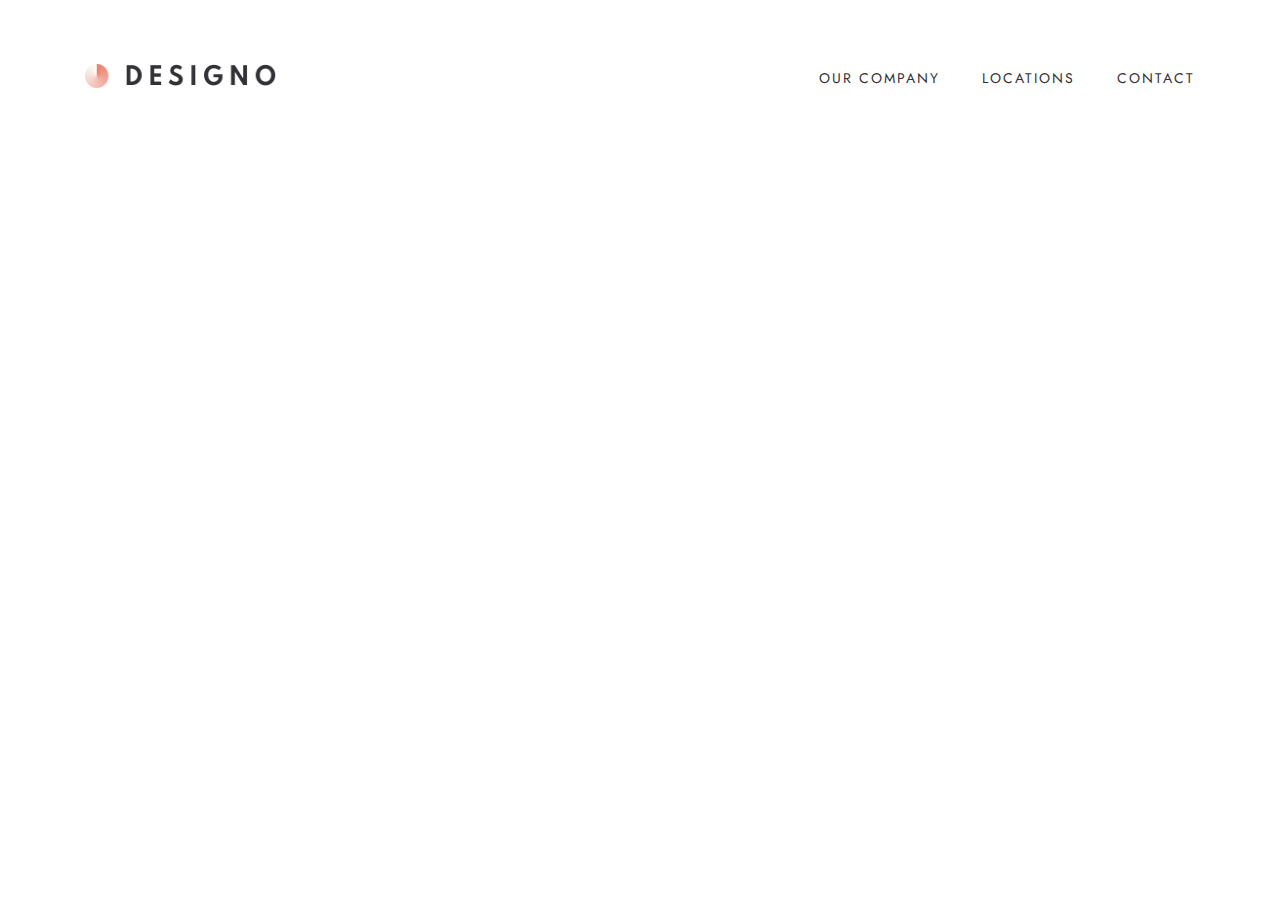
==== index.html @ 0efe0392 "Adding launch files" ====
<!DOCTYPE html>
<html lang="en">
  <head>
    <meta charset="UTF-8" />
    <meta name="viewport" content="width=device-width, initial-scale=1.0" />
    <title>Designo</title>
    <link rel="preconnect" href="https://fonts.googleapis.com" />
    <link rel="preconnect" href="https://fonts.gstatic.com" crossorigin />
    <link
      href="https://fonts.googleapis.com/css2?family=Jost:wght@400;500&display=swap"
      rel="stylesheet"
    />
    <link rel="stylesheet" href="./css/styles.css" />
  </head>
  <body>
    <header class="header">
      <section class="container flex">
        <a class="logo" href="#"
          ><img
            class="logo-header"
            src="./assets/images/logo-header.png"
            alt="лого компанія Designo"
        /></a>
        <nav>
          <ul class="menu header__menu flex">
            <li><a href="#">OUR COMPANY</a></li>
            <li><a href="#">LOCATIONS</a></li>
            <li><a href="#">CONTACT</a></li>
          </ul>
        </nav>
      </section>
    </header>
    <main class="main container-bg">
      <section class="container"></section>
    </main>
    <footer class="footer">
      <section class="container"></section>
    </footer>
  </body>
</html>
---- css/styles.css ----
* {
  margin: 0;
}
body {
  font-family: "Jost", sans-serif;
  font-style: normal;
  font-weight: 400;
}
ul {
  list-style-type: none;
  padding-left: 0;
}
a {
  text-decoration: none;
  color: #333136;
}
.header {
  /* background-color: blueviolet; */
}
.header .container {
  height: 155px;
}
.container {
  /* background: #c92a2a; */
  max-width: 1110px;
  /* margin: 0 auto; */
  margin-left: auto;
  margin-right: auto;
}
.flex {
  display: flex;
  justify-content: space-between;
  align-items: center;
}
.logo {
  line-height: 0;
}
.logo-header {
  width: 197px;
  height: 27px;
}
.menu {
  gap: 42px;
}
.menu a {
  text-transform: uppercase;
  font-size: 14px;
  line-height: 14px;
  letter-spacing: 2px;
  text-decoration-line: none;
  transition: text-decoration-line 0.5s ease-in-out;
}
.menu a:hover {
    text-decoration-line: underline;
}
.header__menu {
}
.main {
  /* background-color: aqua; */
  max-width: 1440px;
  margin-left: auto;
  margin-right: auto;
}
.container-bg {
}
.footer {
  background-color: #1d1c1e;
}
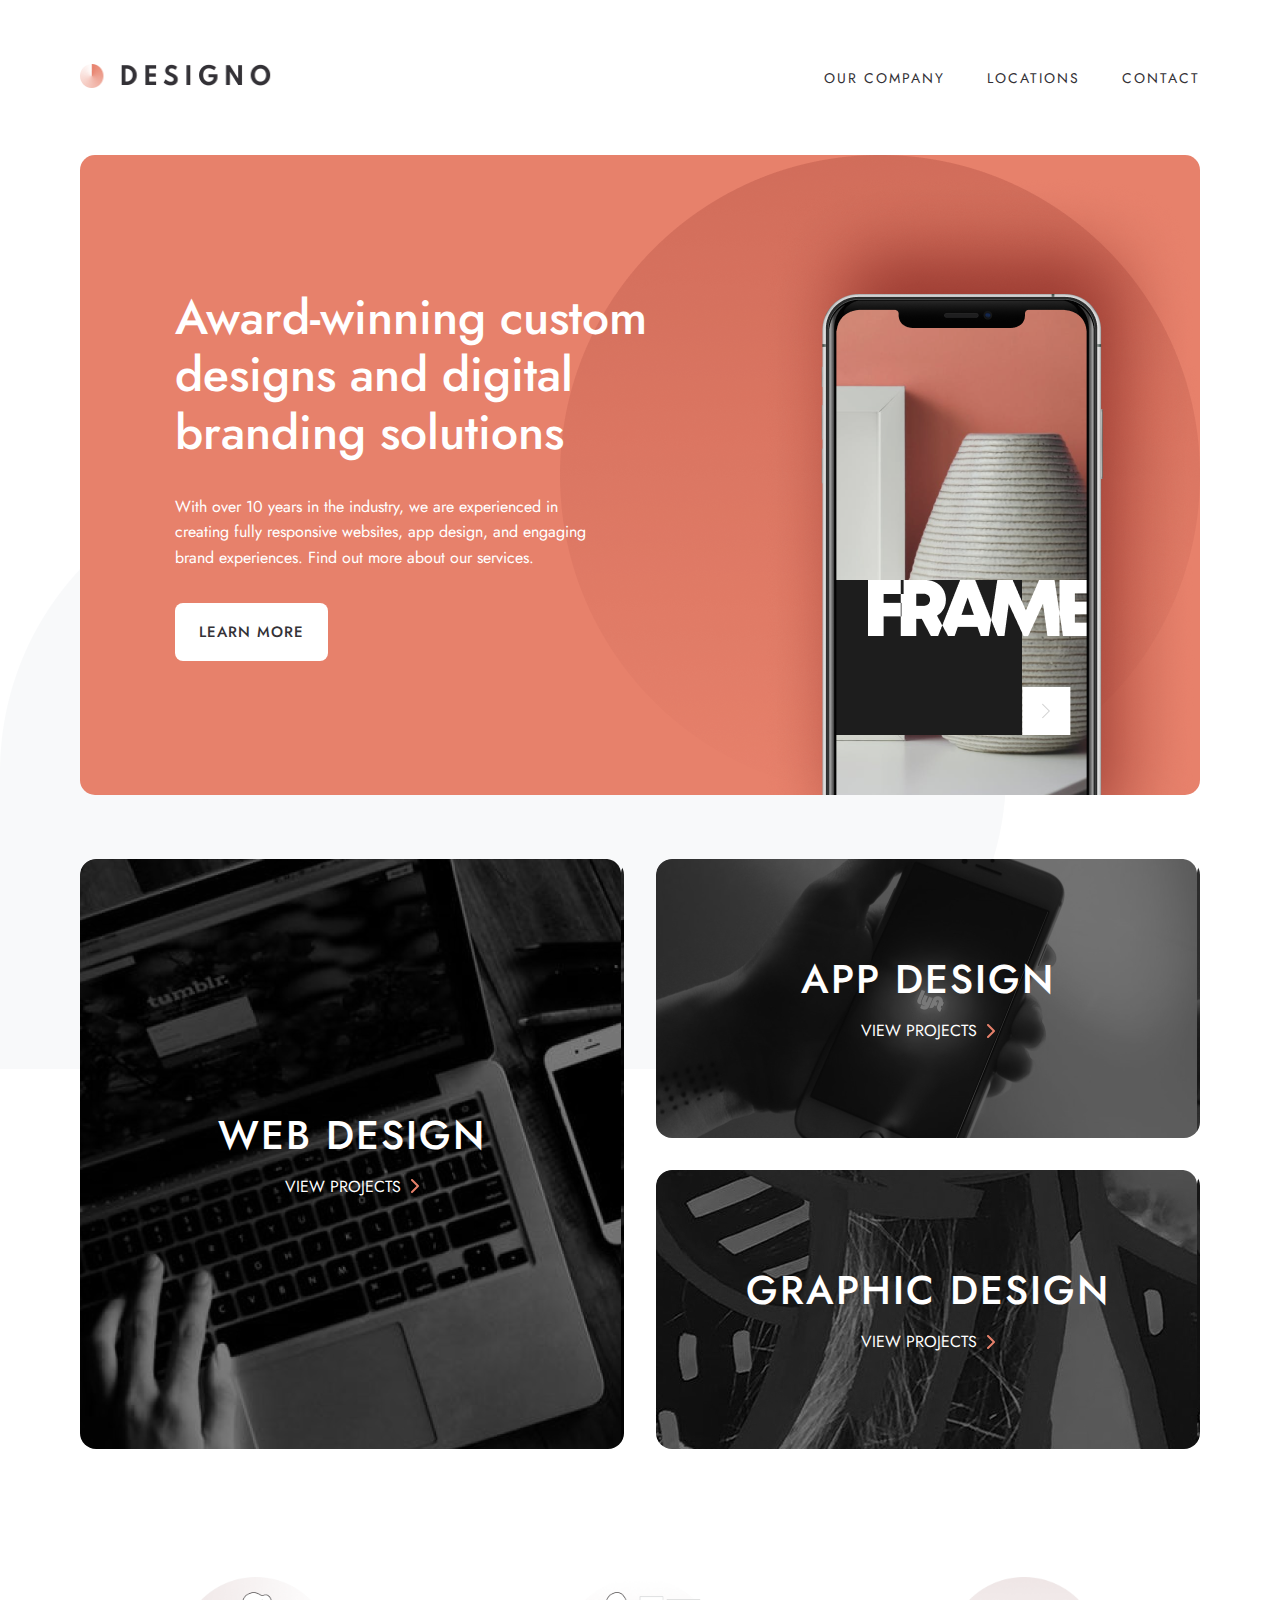
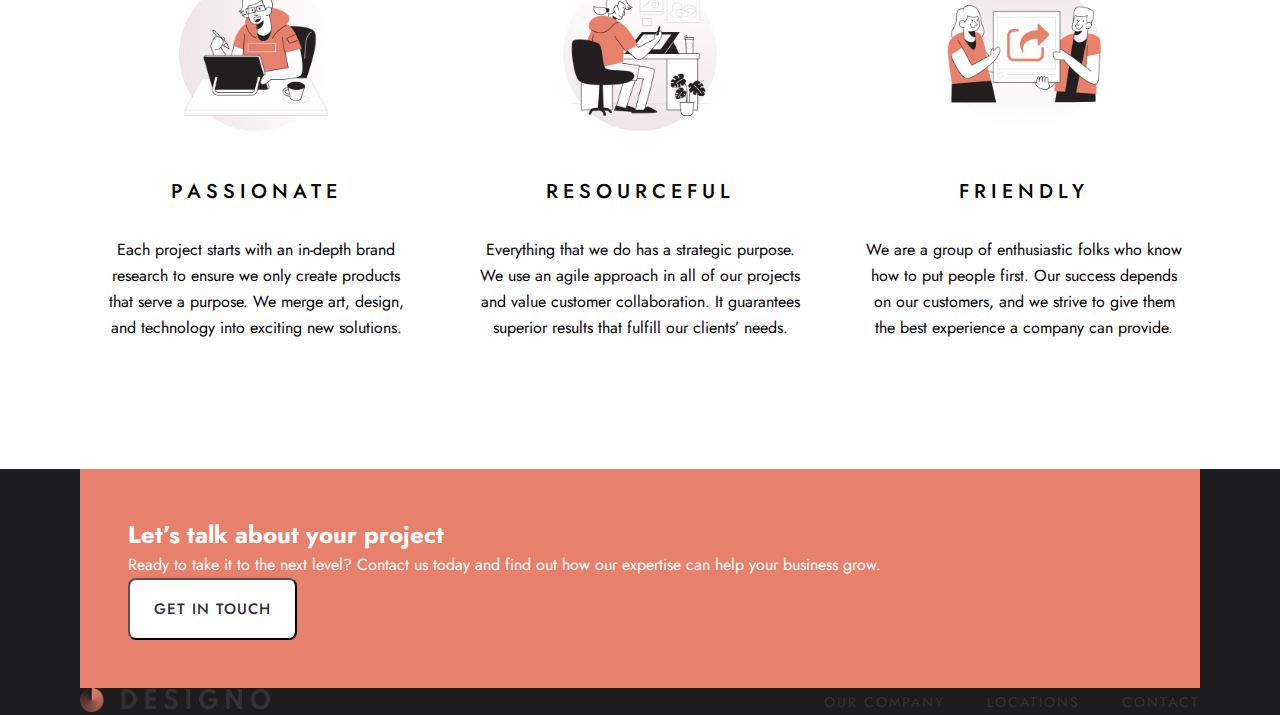
==== commit 1903431c: "adding new files to home page" ====
--- a/index.html
+++ b/index.html
@@ -1,40 +1,129 @@
 <!DOCTYPE html>
 <html lang="en">
-  <head>
-    <meta charset="UTF-8" />
-    <meta name="viewport" content="width=device-width, initial-scale=1.0" />
-    <title>Designo</title>
-    <link rel="preconnect" href="https://fonts.googleapis.com" />
-    <link rel="preconnect" href="https://fonts.gstatic.com" crossorigin />
-    <link
-      href="https://fonts.googleapis.com/css2?family=Jost:wght@400;500&display=swap"
-      rel="stylesheet"
-    />
-    <link rel="stylesheet" href="./css/styles.css" />
-  </head>
-  <body>
-    <header class="header">
-      <section class="container flex">
-        <a class="logo" href="#"
-          ><img
-            class="logo-header"
-            src="./assets/images/logo-header.png"
-            alt="лого компанія Designo"
-        /></a>
-        <nav>
-          <ul class="menu header__menu flex">
-            <li><a href="#">OUR COMPANY</a></li>
-            <li><a href="#">LOCATIONS</a></li>
-            <li><a href="#">CONTACT</a></li>
-          </ul>
-        </nav>
-      </section>
-    </header>
-    <main class="main container-bg">
-      <section class="container"></section>
-    </main>
-    <footer class="footer">
-      <section class="container"></section>
-    </footer>
-  </body>
-</html>
+
+<head>
+  <meta charset="UTF-8" />
+  <meta name="viewport" content="width=device-width, initial-scale=1.0" />
+  <title>Designo</title>
+  <link rel="preconnect" href="https://fonts.googleapis.com" />
+  <link rel="preconnect" href="https://fonts.gstatic.com" crossorigin />
+  <link href="https://fonts.googleapis.com/css2?family=Jost:wght@400;500&display=swap" rel="stylesheet" />
+  <link rel="stylesheet" href="./css/styles.css" />
+</head>
+
+<body>
+  <header class="header">
+    <section class="container flex padding-section-medium">
+      <a class="logo" href="#"><img class="logo-header" src="./assets/images/logo-header.png"
+          alt="logo company Designo" /></a>
+      <nav>
+        <ul class="menu header__menu flex">
+          <li><a href="#">Our company</a></li>
+          <li><a href="#">Locations</a></li>
+          <li><a href="#">Contact</a></li>
+        </ul>
+      </nav>
+    </section>
+  </header>
+  <main class="main container-bg">
+    <section class="container hero flex padding-section-medium">
+      <div class="hero__content">
+        <h1>Award-winning custom designs and digital branding solutions</h1>
+        <p>
+          With over 10 years in the industry, we are experienced in creating
+          fully responsive websites, app design, and engaging brand
+          experiences. Find out more about our services.
+        </p>
+        <a class="button-primary" href="/">Learn More</a>
+      </div>
+    </section>
+
+
+    <section class="container flex padding-section-medium">
+      <div class="products-wrapper">
+        <div class="home_products-card home_products-webdesign">
+          <h2>Web Design</h2>
+          <a>View projects <svg class="link-arrow" xmlns="http://www.w3.org/2000/svg" height="1em"
+              viewBox="0 0 320 512"><!--! Font Awesome Free 6.4.2 by @fontawesome - https://fontawesome.com License - https://fontawesome.com/license (Commercial License) Copyright 2023 Fonticons, Inc. -->
+              <path
+                d="M310.6 233.4c12.5 12.5 12.5 32.8 0 45.3l-192 192c-12.5 12.5-32.8 12.5-45.3 0s-12.5-32.8 0-45.3L242.7 256 73.4 86.6c-12.5-12.5-12.5-32.8 0-45.3s32.8-12.5 45.3 0l192 192z" />
+            </svg></a>
+        </div>
+        <div class="home_products-cards-column">
+          <div class="home_products-card home_products-appdesign">
+            <h2>App Design</h2>
+            <a>View projects <svg class="link-arrow" xmlns="http://www.w3.org/2000/svg" height="1em"
+                viewBox="0 0 320 512"><!--! Font Awesome Free 6.4.2 by @fontawesome - https://fontawesome.com License - https://fontawesome.com/license (Commercial License) Copyright 2023 Fonticons, Inc. -->
+                <path
+                  d="M310.6 233.4c12.5 12.5 12.5 32.8 0 45.3l-192 192c-12.5 12.5-32.8 12.5-45.3 0s-12.5-32.8 0-45.3L242.7 256 73.4 86.6c-12.5-12.5-12.5-32.8 0-45.3s32.8-12.5 45.3 0l192 192z" />
+              </svg></a>
+          </div>
+          <div class="home_products-card home_products-graphicdesign">
+            <h2>Graphic Design</h2>
+            <a>View projects <svg class="link-arrow" xmlns="http://www.w3.org/2000/svg" height="1em"
+                viewBox="0 0 320 512"><!--! Font Awesome Free 6.4.2 by @fontawesome - https://fontawesome.com License - https://fontawesome.com/license (Commercial License) Copyright 2023 Fonticons, Inc. -->
+                <path
+                  d="M310.6 233.4c12.5 12.5 12.5 32.8 0 45.3l-192 192c-12.5 12.5-32.8 12.5-45.3 0s-12.5-32.8 0-45.3L242.7 256 73.4 86.6c-12.5-12.5-12.5-32.8 0-45.3s32.8-12.5 45.3 0l192 192z" />
+              </svg></a>
+          </div>
+        </div>
+      </div>
+    </section>
+
+
+    <section class="container flex padding-section-medium">
+      <div class="home_features-wrapper">
+        <div class="home_features-card">
+          <img class="home_features-image" src="/assets/images/Features/passionate.png" alt="">
+          <h3 class="home_features-heading">PASSIONATE</h3>
+          <p class="home_features-paragraph">Each project starts with an in-depth brand research to ensure we only
+            create products that serve a purpose. We merge art, design, and technology into exciting new solutions.</p>
+        </div>
+        <div class="home_features-card">
+          <img class="home_features-image" src="/assets/images/Features/RESOURCEFUL.png" alt="">
+          <h3 class="home_features-heading">RESOURCEFUL</h3>
+          <p class="home_features-paragraph">Everything that we do has a strategic purpose. We use an agile approach in
+            all of our projects and value customer collaboration. It guarantees superior results that fulfill our
+            clients’ needs.</p>
+        </div>
+        <div class="home_features-card">
+          <img class="home_features-image" src="/assets/images/Features/FRIENDLY.png" alt="">
+          <h3 class="home_features-heading">FRIENDLY</h3>
+          <p class="home_features-paragraph"> We are a group of enthusiastic folks who know how to put people first. Our
+            success depends on our customers, and we strive to give them the best experience a company can provide.</p>
+        </div>
+      </div>
+      </div>
+    </section>
+
+  </main>
+  <footer class="footer">
+    <div class="cta_banner container">
+      <div class="cta_banner-content">
+        <h2>Let’s talk about your project</h2>
+        <p>Ready to take it to the next level? Contact us today and find out how our expertise can help your business
+          grow.</p>
+      </div>
+      <button class="button-primary">Get in touch</button>
+    </div>
+    <div class="container">
+      <div class="footer_content">
+        <div class="footer_top-wrapper flex">
+          <a class="logo" href="#"><img class="logo-header" src="./assets/images/logo-header.png"
+              alt="logo company Designo" /></a>
+          <nav>
+            <ul class="menu header__menu flex">
+              <li><a href="#">Our company</a></li>
+              <li><a href="#">Locations</a></li>
+              <li><a href="#">Contact</a></li>
+            </ul>
+          </nav>
+        </div>
+        <div class="footer_divider"></div>
+        <div class="footer_bottom-wrapper"></div>
+      </div>
+    </div>
+  </footer>
+</body>
+
+</html>--- a/css/styles.css
+++ b/css/styles.css
@@ -1,68 +1,213 @@
+@import url(/css/links-and-buttons.css);
+@import url(/css/menu.css);
+@import url(/css/typography.css);
+@import url(/css/main.css);
+
 * {
   margin: 0;
-}
+  box-sizing: border-box;
+}
+
 body {
   font-family: "Jost", sans-serif;
   font-style: normal;
   font-weight: 400;
-}
+  text-wrap: balance;
+}
+
+header,
+main,
+footer {
+  padding: 0 80px;
+}
+
 ul {
   list-style-type: none;
   padding-left: 0;
 }
-a {
-  text-decoration: none;
-  color: #333136;
-}
+
+
+.padding-global {
+  padding: 2.5rem;
+}
+
+@media screen and (max-width: 600px) {
+  .padding-global {
+    padding: 1.25rem;
+  }
+}
+
 .header {
   /* background-color: blueviolet; */
 }
+
 .header .container {
-  height: 155px;
-}
-.container {
-  /* background: #c92a2a; */
-  max-width: 1110px;
-  /* margin: 0 auto; */
-  margin-left: auto;
-  margin-right: auto;
-}
-.flex {
-  display: flex;
-  justify-content: space-between;
-  align-items: center;
-}
-.logo {
-  line-height: 0;
-}
-.logo-header {
-  width: 197px;
-  height: 27px;
-}
-.menu {
-  gap: 42px;
-}
-.menu a {
-  text-transform: uppercase;
-  font-size: 14px;
-  line-height: 14px;
-  letter-spacing: 2px;
-  text-decoration-line: none;
-  transition: text-decoration-line 0.5s ease-in-out;
-}
-.menu a:hover {
-    text-decoration-line: underline;
-}
-.header__menu {
-}
+  /* height: 155px; */
+}
+
 .main {
   /* background-color: aqua; */
   max-width: 1440px;
   margin-left: auto;
   margin-right: auto;
-}
-.container-bg {
-}
+  background: url(../assets/images/body_bg_top.png),
+    url(../assets/images/body_bg_bottom.png);
+  background-repeat: no-repeat;
+  background-position: left top 320px, right bottom 74px;
+}
+
+.container-bg {}
+
+
+/* HERO SECTION */
+
+.hero {
+  min-height: 640px;
+  border-radius: 15px;
+  padding-left: 95px;
+  padding-right: 95px;
+  background: url(../assets/images/Hero/home-mobile-phone.png),
+    url(../assets/images/hero_bg_circle.png), #e7816b;
+  background-repeat: no-repeat;
+  background-position: right bottom, right center;
+}
+
+.hero__content {
+  max-width: 540px;
+  color: #fff;
+  display: flex;
+  flex-direction: column;
+  align-items: start;
+  gap: 32px;
+  /* padding: 72px 0 32px 0; */
+  /* height: 100%; */
+}
+
+/* PRODUCTS */
+.products-wrapper {
+  display: grid;
+  grid-template-columns: 1fr 1fr;
+  width: 100%;
+  gap: 2rem;
+}
+
+.home_products-cards-column {
+  display: flex;
+  flex-direction: column;
+  /* height: 100%; */
+  /* justify-content: center; */
+  gap: 2rem;
+}
+
+.home_products-card {
+  display: flex;
+  flex-direction: column;
+  align-items: center;
+  justify-content: center;
+  background-color: #e7816b;
+  /* width: 100%; */
+  /* height: 100%; */
+  padding: 6rem 2rem;
+  border-radius: 1rem;
+  color: #FFF;
+  text-transform: uppercase;
+  position: relative;
+  overflow: hidden;
+  gap: 1rem;
+}
+
+.home_products-card h2 {
+  font-size: 2.5rem;
+  font-weight: 500;
+  line-height: 120%;
+  letter-spacing: 2px;
+}
+
+.home_products-card a {
+  color: #FFF;
+  font-size: 1rem;
+  display: flex;
+  flex-direction: row;
+  align-items: center;
+  justify-content: center;
+  gap: .5rem;
+}
+
+.link-arrow {
+  fill: #E7816B;
+
+}
+
+.home_products-webdesign {
+  background: url(/assets/images/products/webdesign.png);
+}
+
+.home_products-appdesign {
+  background: url(/assets/images/products/appdesign.jpg);
+}
+
+.home_products-graphicdesign {
+  background: url(/assets/images/products/graphicdesign.jpg);
+}
+
+/* HOME FEATURES WRAPPER */
+
+/* 
+      <div class="home_features-wrapper">
+        <div class="home_features-card">
+          <img class="home_features-image" src="/assets/images/Features/passionate.png" alt="">
+          <h3 class="home_features-heading">PASSIONATE</h3>
+          <p class="home_features-paragraph">Each project starts with an in-depth brand research to ensure we only
+ */
+
+.home_features-wrapper {
+  display: grid;
+  grid-template-columns: 1fr 1fr 1fr;
+  width: 100%;
+  gap: 32px;
+}
+
+.home_features-card {
+  display: flex;
+  flex-direction: column;
+  align-items: center;
+  justify-content: center;
+  text-align: center;
+}
+
+.home_features-card img {
+  width: 202px;
+  height: 202px;
+  object-fit: scale-down;
+  padding-bottom: 48px;
+}
+
+.home_features-card h3 {
+  font-size: 20px;
+  font-weight: 500;
+  line-height: 130%;
+  letter-spacing: 5px;
+  text-transform: uppercase;
+  padding-bottom: 32px;
+}
+
+.home_features-card p {
+  font-size: 16px;
+  font-weight: 400;
+  line-height: 162.5%;
+}
+
+/* FOOTER */
+
 .footer {
   background-color: #1d1c1e;
-}
+  margin-top: 4rem;
+  color: #fff;
+}
+
+.cta_banner {
+  background-color: #E7816B;
+  padding: 3rem;
+}
+
+.cta_banner-content {}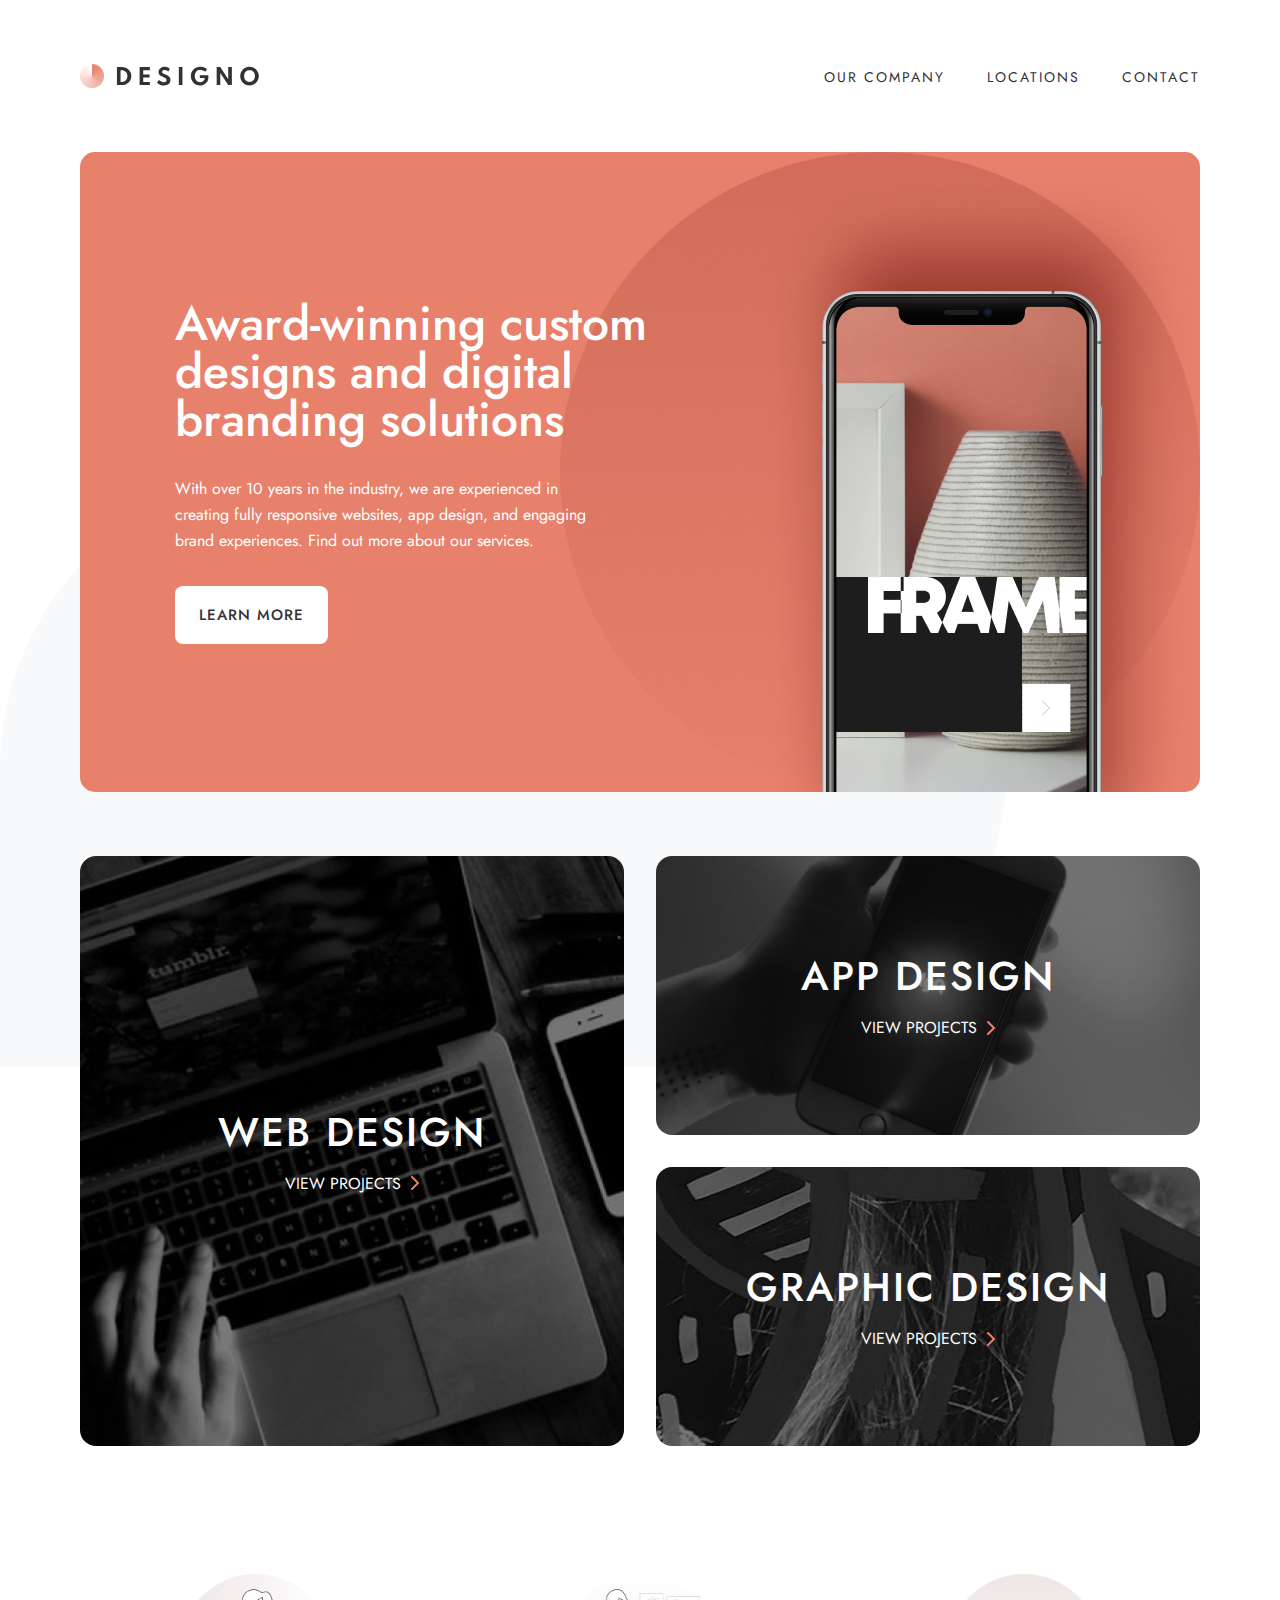
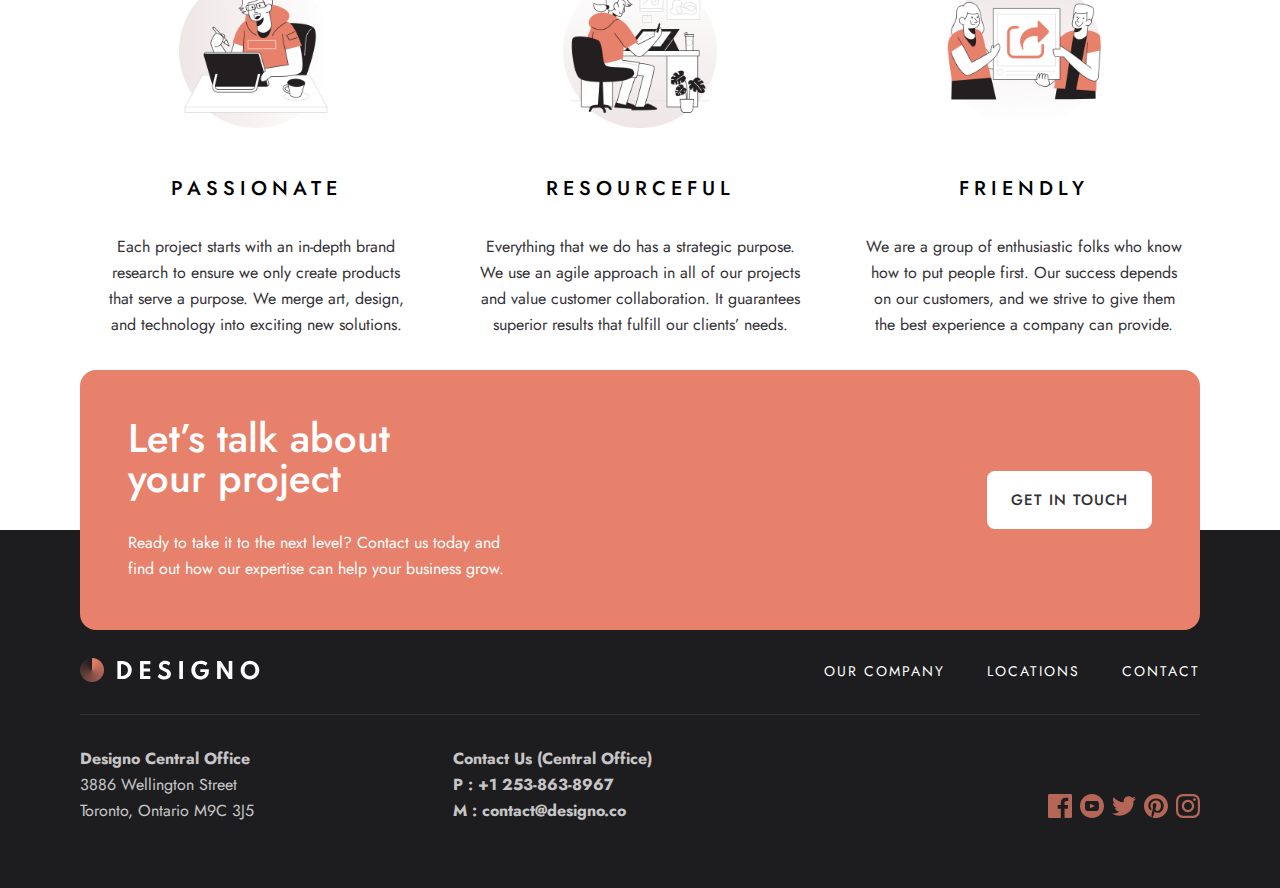
==== commit 60e88ae0: "Added fonts, main structure and style to home page" ====
--- a/index.html
+++ b/index.html
@@ -14,8 +14,10 @@
 <body>
   <header class="header">
     <section class="container flex padding-section-medium">
-      <a class="logo" href="#"><img class="logo-header" src="./assets/images/logo-header.png"
-          alt="logo company Designo" /></a>
+      <a class="logo" href="#">
+        <img class="logo_oval" src="./assets/Logo/logo-oval-2-x.png" alt="logo company Designo" />
+        <img class="logo_designo" src="./assets/Logo/logo-designo-dark.svg" alt="logo company Designo" />
+      </a>
       <nav>
         <ul class="menu header__menu flex">
           <li><a href="#">Our company</a></li>
@@ -42,16 +44,17 @@
     <section class="container flex padding-section-medium">
       <div class="products-wrapper">
         <div class="home_products-card home_products-webdesign">
-          <h2>Web Design</h2>
-          <a>View projects <svg class="link-arrow" xmlns="http://www.w3.org/2000/svg" height="1em"
-              viewBox="0 0 320 512"><!--! Font Awesome Free 6.4.2 by @fontawesome - https://fontawesome.com License - https://fontawesome.com/license (Commercial License) Copyright 2023 Fonticons, Inc. -->
+          <h2 class="h2-is-upper">Web Design</h2>
+          <a>View projects <svg class=" link-arrow" xmlns="http://www.w3.org/2000/svg" height="1em"
+              viewBox="0 0 320 512">
+              <!--! Font Awesome Free 6.4.2 by @fontawesome - https://fontawesome.com License - https://fontawesome.com/license (Commercial License) Copyright 2023 Fonticons, Inc. -->
               <path
                 d="M310.6 233.4c12.5 12.5 12.5 32.8 0 45.3l-192 192c-12.5 12.5-32.8 12.5-45.3 0s-12.5-32.8 0-45.3L242.7 256 73.4 86.6c-12.5-12.5-12.5-32.8 0-45.3s32.8-12.5 45.3 0l192 192z" />
             </svg></a>
         </div>
         <div class="home_products-cards-column">
           <div class="home_products-card home_products-appdesign">
-            <h2>App Design</h2>
+            <h2 class="h2-is-upper">App Design</h2>
             <a>View projects <svg class="link-arrow" xmlns="http://www.w3.org/2000/svg" height="1em"
                 viewBox="0 0 320 512"><!--! Font Awesome Free 6.4.2 by @fontawesome - https://fontawesome.com License - https://fontawesome.com/license (Commercial License) Copyright 2023 Fonticons, Inc. -->
                 <path
@@ -59,9 +62,10 @@
               </svg></a>
           </div>
           <div class="home_products-card home_products-graphicdesign">
-            <h2>Graphic Design</h2>
-            <a>View projects <svg class="link-arrow" xmlns="http://www.w3.org/2000/svg" height="1em"
-                viewBox="0 0 320 512"><!--! Font Awesome Free 6.4.2 by @fontawesome - https://fontawesome.com License - https://fontawesome.com/license (Commercial License) Copyright 2023 Fonticons, Inc. -->
+            <h2 class="h2-is-upper">Graphic Design</h2>
+            <a>View projects <svg class=" link-arrow" xmlns="http://www.w3.org/2000/svg" height="1em"
+                viewBox="0 0 320 512">
+                <!--! Font Awesome Free 6.4.2 by @fontawesome - https://fontawesome.com License - https://fontawesome.com/license (Commercial License) Copyright 2023 Fonticons, Inc. -->
                 <path
                   d="M310.6 233.4c12.5 12.5 12.5 32.8 0 45.3l-192 192c-12.5 12.5-32.8 12.5-45.3 0s-12.5-32.8 0-45.3L242.7 256 73.4 86.6c-12.5-12.5-12.5-32.8 0-45.3s32.8-12.5 45.3 0l192 192z" />
               </svg></a>
@@ -75,21 +79,21 @@
       <div class="home_features-wrapper">
         <div class="home_features-card">
           <img class="home_features-image" src="/assets/images/Features/passionate.png" alt="">
-          <h3 class="home_features-heading">PASSIONATE</h3>
-          <p class="home_features-paragraph">Each project starts with an in-depth brand research to ensure we only
+          <h3>PASSIONATE</h3>
+          <p class="text-color-dark-grey">Each project starts with an in-depth brand research to ensure we only
             create products that serve a purpose. We merge art, design, and technology into exciting new solutions.</p>
         </div>
         <div class="home_features-card">
           <img class="home_features-image" src="/assets/images/Features/RESOURCEFUL.png" alt="">
-          <h3 class="home_features-heading">RESOURCEFUL</h3>
-          <p class="home_features-paragraph">Everything that we do has a strategic purpose. We use an agile approach in
+          <h3>RESOURCEFUL</h3>
+          <p class="text-color-dark-grey">Everything that we do has a strategic purpose. We use an agile approach in
             all of our projects and value customer collaboration. It guarantees superior results that fulfill our
             clients’ needs.</p>
         </div>
         <div class="home_features-card">
           <img class="home_features-image" src="/assets/images/Features/FRIENDLY.png" alt="">
-          <h3 class="home_features-heading">FRIENDLY</h3>
-          <p class="home_features-paragraph"> We are a group of enthusiastic folks who know how to put people first. Our
+          <h3>FRIENDLY</h3>
+          <p class="text-color-dark-grey"> We are a group of enthusiastic folks who know how to put people first. Our
             success depends on our customers, and we strive to give them the best experience a company can provide.</p>
         </div>
       </div>
@@ -98,7 +102,7 @@
 
   </main>
   <footer class="footer">
-    <div class="cta_banner container">
+    <div class="cta_banner container flex">
       <div class="cta_banner-content">
         <h2>Let’s talk about your project</h2>
         <p>Ready to take it to the next level? Contact us today and find out how our expertise can help your business
@@ -106,11 +110,13 @@
       </div>
       <button class="button-primary">Get in touch</button>
     </div>
-    <div class="container">
+    <div class="container footer_container">
       <div class="footer_content">
         <div class="footer_top-wrapper flex">
-          <a class="logo" href="#"><img class="logo-header" src="./assets/images/logo-header.png"
-              alt="logo company Designo" /></a>
+          <a class="logo" href="#">
+            <img class="logo_oval" src="./assets/Logo/logo-oval-2-x.png" alt="logo company Designo" />
+            <img class="logo_designo" src="./assets/Logo/logo-designo-white.svg" alt="logo company Designo" />
+          </a>
           <nav>
             <ul class="menu header__menu flex">
               <li><a href="#">Our company</a></li>
@@ -120,7 +126,52 @@
           </nav>
         </div>
         <div class="footer_divider"></div>
-        <div class="footer_bottom-wrapper"></div>
+        <div class="footer_bottom-wrapper">
+          <ul class="footer_bottom-column">
+            <li class="footer_text-bold">Designo Central Office</li>
+            <li class="footer_text-regular">3886 Wellington Street</li>
+            <li class="footer_text-regular">Toronto, Ontario M9C 3J5</li>
+          </ul>
+
+          <ul class="footer_bottom-column">
+            <li class="footer_text-bold">Contact Us (Central Office)</li>
+            <li class="footer_text-bold"><a href="">P : +1 253-863-8967</a></li>
+            <li class="footer_text-bold"><a href="">M : contact@designo.co</a></li>
+          </ul>
+
+          <ul class="footer_icons">
+            <li><a href="" class="footer_icon"><svg xmlns="http://www.w3.org/2000/svg" width="24" height="24"
+                  viewBox="0 0 24 24" fill="none">
+                  <path
+                    d="M22.675 0H1.325C0.593 0 0 0.593 0 1.325V22.676C0 23.407 0.593 24 1.325 24H12.82V14.706H9.692V11.084H12.82V8.413C12.82 5.313 14.713 3.625 17.479 3.625C18.804 3.625 19.942 3.724 20.274 3.768V7.008L18.356 7.009C16.852 7.009 16.561 7.724 16.561 8.772V11.085H20.148L19.681 14.707H16.561V24H22.677C23.407 24 24 23.407 24 22.675V1.325C24 0.593 23.407 0 22.675 0Z"
+                    fill="#E7816B" />
+                </svg></a></li>
+            <li><a href="" class="footer_icon"><svg xmlns="http://www.w3.org/2000/svg" width="24" height="24"
+                  viewBox="0 0 24 24" fill="none">
+                  <path fill-rule="evenodd" clip-rule="evenodd"
+                    d="M12 0C5.373 0 0 5.373 0 12C0 18.627 5.373 24 12 24C18.627 24 24 18.627 24 12C24 5.373 18.627 0 12 0ZM16.441 16.892C14.339 17.036 9.657 17.036 7.558 16.892C5.282 16.736 5.017 15.622 5 12C5.017 8.371 5.285 7.264 7.558 7.108C9.657 6.964 14.34 6.964 16.441 7.108C18.718 7.264 18.982 8.378 19 12C18.982 15.629 18.715 16.736 16.441 16.892ZM14.917 11.996L10 9.658V14.342L14.917 11.996Z"
+                    fill="#E7816B" />
+                </svg></a></li>
+            <li><a href="" class="footer_icon"><svg xmlns="http://www.w3.org/2000/svg" width="24" height="20"
+                  viewBox="0 0 24 20" fill="none">
+                  <path
+                    d="M24 2.55705C23.117 2.94905 22.168 3.21305 21.172 3.33205C22.189 2.72305 22.97 1.75805 23.337 0.608047C22.386 1.17205 21.332 1.58205 20.21 1.80305C19.313 0.846047 18.032 0.248047 16.616 0.248047C13.437 0.248047 11.101 3.21405 11.819 6.29305C7.728 6.08805 4.1 4.12805 1.671 1.14905C0.381 3.36205 1.002 6.25705 3.194 7.72305C2.388 7.69705 1.628 7.47605 0.965 7.10705C0.911 9.38805 2.546 11.522 4.914 11.997C4.221 12.185 3.462 12.229 2.69 12.081C3.316 14.037 5.134 15.46 7.29 15.5C5.22 17.123 2.612 17.848 0 17.54C2.179 18.937 4.768 19.752 7.548 19.752C16.69 19.752 21.855 12.031 21.543 5.10605C22.505 4.41105 23.34 3.54405 24 2.55705Z"
+                    fill="#E7816B" />
+                </svg></a></li>
+            <li><a href="" class="footer_icon"><svg xmlns="http://www.w3.org/2000/svg" width="24" height="24"
+                  viewBox="0 0 24 24" fill="none">
+                  <path
+                    d="M12 0C5.373 0 0 5.372 0 12C0 17.084 3.163 21.426 7.627 23.174C7.522 22.225 7.427 20.769 7.669 19.733C7.887 18.796 9.076 13.768 9.076 13.768C9.076 13.768 8.717 13.049 8.717 11.986C8.717 10.318 9.684 9.072 10.888 9.072C11.911 9.072 12.406 9.841 12.406 10.762C12.406 11.791 11.751 13.33 11.412 14.757C11.129 15.951 12.011 16.926 13.189 16.926C15.322 16.926 16.961 14.677 16.961 11.431C16.961 8.558 14.897 6.549 11.949 6.549C8.535 6.549 6.531 9.11 6.531 11.756C6.531 12.787 6.928 13.894 7.424 14.494C7.522 14.613 7.536 14.718 7.507 14.839L7.174 16.199C7.121 16.419 7 16.466 6.772 16.36C5.273 15.662 4.336 13.471 4.336 11.711C4.336 7.926 7.086 4.449 12.265 4.449C16.428 4.449 19.663 7.416 19.663 11.38C19.663 15.516 17.056 18.844 13.436 18.844C12.22 18.844 11.077 18.213 10.686 17.466L9.938 20.319C9.667 21.362 8.936 22.669 8.446 23.465C9.57 23.812 10.763 24 12 24C18.627 24 24 18.627 24 12C24 5.372 18.627 0 12 0Z"
+                    fill="#E7816B" />
+                </svg></a></li>
+            <li><a href="" class="footer_icon"><svg xmlns="http://www.w3.org/2000/svg" width="24" height="24"
+                  viewBox="0 0 24 24" fill="none">
+                  <path fill-rule="evenodd" clip-rule="evenodd"
+                    d="M12 0C8.741 0 8.333 0.014 7.053 0.072C2.695 0.272 0.273 2.69 0.073 7.052C0.014 8.333 0 8.741 0 12C0 15.259 0.014 15.668 0.072 16.948C0.272 21.306 2.69 23.728 7.052 23.928C8.333 23.986 8.741 24 12 24C15.259 24 15.668 23.986 16.948 23.928C21.302 23.728 23.73 21.31 23.927 16.948C23.986 15.668 24 15.259 24 12C24 8.741 23.986 8.333 23.928 7.053C23.732 2.699 21.311 0.273 16.949 0.073C15.668 0.014 15.259 0 12 0ZM12 2.163C15.204 2.163 15.584 2.175 16.85 2.233C20.102 2.381 21.621 3.924 21.769 7.152C21.827 8.417 21.838 8.797 21.838 12.001C21.838 15.206 21.826 15.585 21.769 16.85C21.62 20.075 20.105 21.621 16.85 21.769C15.584 21.827 15.206 21.839 12 21.839C8.796 21.839 8.416 21.827 7.151 21.769C3.891 21.62 2.38 20.07 2.232 16.849C2.174 15.584 2.162 15.205 2.162 12C2.162 8.796 2.175 8.417 2.232 7.151C2.381 3.924 3.896 2.38 7.151 2.232C8.417 2.175 8.796 2.163 12 2.163ZM5.838 12C5.838 8.597 8.597 5.838 12 5.838C15.403 5.838 18.162 8.597 18.162 12C18.162 15.404 15.403 18.163 12 18.163C8.597 18.163 5.838 15.403 5.838 12ZM12 16C9.791 16 8 14.21 8 12C8 9.791 9.791 8 12 8C14.209 8 16 9.791 16 12C16 14.21 14.209 16 12 16ZM16.965 5.595C16.965 4.8 17.61 4.155 18.406 4.155C19.201 4.155 19.845 4.8 19.845 5.595C19.845 6.39 19.201 7.035 18.406 7.035C17.61 7.035 16.965 6.39 16.965 5.595Z"
+                    fill="#E7816B" />
+                </svg></a></li>
+          </ul>
+        </div>
       </div>
     </div>
   </footer>
--- a/css/styles.css
+++ b/css/styles.css
@@ -2,6 +2,15 @@
 @import url(/css/menu.css);
 @import url(/css/typography.css);
 @import url(/css/main.css);
+
+:root {
+  --peach: #E7816B;
+  --light-peach: #FFAD9B;
+  --black: #1D1C1E;
+  --dark-grey: #333136;
+  --white: #FFFFFF;
+  --light-grey: #F1F3F5;
+}
 
 * {
   margin: 0;
@@ -67,7 +76,7 @@
   padding-left: 95px;
   padding-right: 95px;
   background: url(../assets/images/Hero/home-mobile-phone.png),
-    url(../assets/images/hero_bg_circle.png), #e7816b;
+    url(../assets/images/hero_bg_circle.png), var(--peach);
   background-repeat: no-repeat;
   background-position: right bottom, right center;
 }
@@ -86,7 +95,9 @@
 /* PRODUCTS */
 .products-wrapper {
   display: grid;
-  grid-template-columns: 1fr 1fr;
+  /* grid-template-columns: 1fr 1fr; */
+  grid-template-columns: repeat(auto-fit, minmax(18rem, 1fr));
+
   width: 100%;
   gap: 2rem;
 }
@@ -104,9 +115,7 @@
   flex-direction: column;
   align-items: center;
   justify-content: center;
-  background-color: #e7816b;
-  /* width: 100%; */
-  /* height: 100%; */
+  text-align: center;
   padding: 6rem 2rem;
   border-radius: 1rem;
   color: #FFF;
@@ -124,7 +133,7 @@
 }
 
 .home_products-card a {
-  color: #FFF;
+  color: var(--white);
   font-size: 1rem;
   display: flex;
   flex-direction: row;
@@ -134,7 +143,7 @@
 }
 
 .link-arrow {
-  fill: #E7816B;
+  fill: var(--peach);
 
 }
 
@@ -150,21 +159,21 @@
   background: url(/assets/images/products/graphicdesign.jpg);
 }
 
+.home_products-card {
+  background-position: center center;
+  background-size: cover;
+  background-repeat: no-repeat;
+}
+
 /* HOME FEATURES WRAPPER */
-
-/* 
-      <div class="home_features-wrapper">
-        <div class="home_features-card">
-          <img class="home_features-image" src="/assets/images/Features/passionate.png" alt="">
-          <h3 class="home_features-heading">PASSIONATE</h3>
-          <p class="home_features-paragraph">Each project starts with an in-depth brand research to ensure we only
- */
 
 .home_features-wrapper {
   display: grid;
-  grid-template-columns: 1fr 1fr 1fr;
+  /* grid-template-columns: 1fr 1fr 1fr; */
+  grid-template-columns: repeat(auto-fit, minmax(22rem, 1fr));
   width: 100%;
   gap: 32px;
+  justify-items: center;
 }
 
 .home_features-card {
@@ -173,6 +182,8 @@
   align-items: center;
   justify-content: center;
   text-align: center;
+  max-width: 22rem;
+
 }
 
 .home_features-card img {
@@ -183,31 +194,86 @@
 }
 
 .home_features-card h3 {
-  font-size: 20px;
-  font-weight: 500;
-  line-height: 130%;
-  letter-spacing: 5px;
-  text-transform: uppercase;
   padding-bottom: 32px;
 }
 
-.home_features-card p {
+/* FOOTER */
+
+.footer {
+  background-color: var(--black);
+  color: var(--white);
+  /* padding-bottom: 72px; */
+  position: relative;
+  margin-top: 8rem;
+  padding: 6rem 80px 4rem 80px;
+}
+
+.footer_container {}
+
+.cta_banner {
+  background-color: var(--peach);
+  padding: 3rem;
+  border-radius: 1rem;
+  position: absolute;
+  top: -10rem;
+  width: calc(100% - 160px);
+  max-width: 1280px;
+  left: calc((100vw - 1280px) / 2);
+  /* Formula to position from left */
+  right: calc((100vw - 1280px) / 2);
+  /* Formula to position from right */
+}
+
+.cta_banner-content {
+  max-width: 24rem;
+  display: flex;
+  flex-direction: column;
+  gap: 2rem;
+}
+
+.footer a {
+  color: var(--white);
+}
+
+.footer_top-wrapper {
+  padding-top: 2rem;
+  padding-bottom: 2rem;
+}
+
+.footer_divider {
+  width: 100%;
+  height: 1px;
+  background-color: var(--white);
+  opacity: .1;
+}
+
+.footer_bottom-wrapper {
+  opacity: .75;
+  margin-top: 31px;
+  display: grid;
+  grid-template-columns: 1fr 1fr 1fr;
+}
+
+.footer_bottom-column {
+  /* opacity: .5; */
   font-size: 16px;
+  line-height: 26px;
+  /* 162.5% */
+}
+
+.footer_text-bold {
+  font-weight: 700;
+}
+
+.footer_text-regular {
   font-weight: 400;
-  line-height: 162.5%;
-}
-
-/* FOOTER */
-
-.footer {
-  background-color: #1d1c1e;
-  margin-top: 4rem;
-  color: #fff;
-}
-
-.cta_banner {
-  background-color: #E7816B;
-  padding: 3rem;
-}
-
-.cta_banner-content {}+}
+
+.footer_icons {
+  display: flex;
+  flex-direction: row;
+  align-items: center;
+  gap: .5rem;
+  margin-top: auto;
+  margin-left: auto;
+}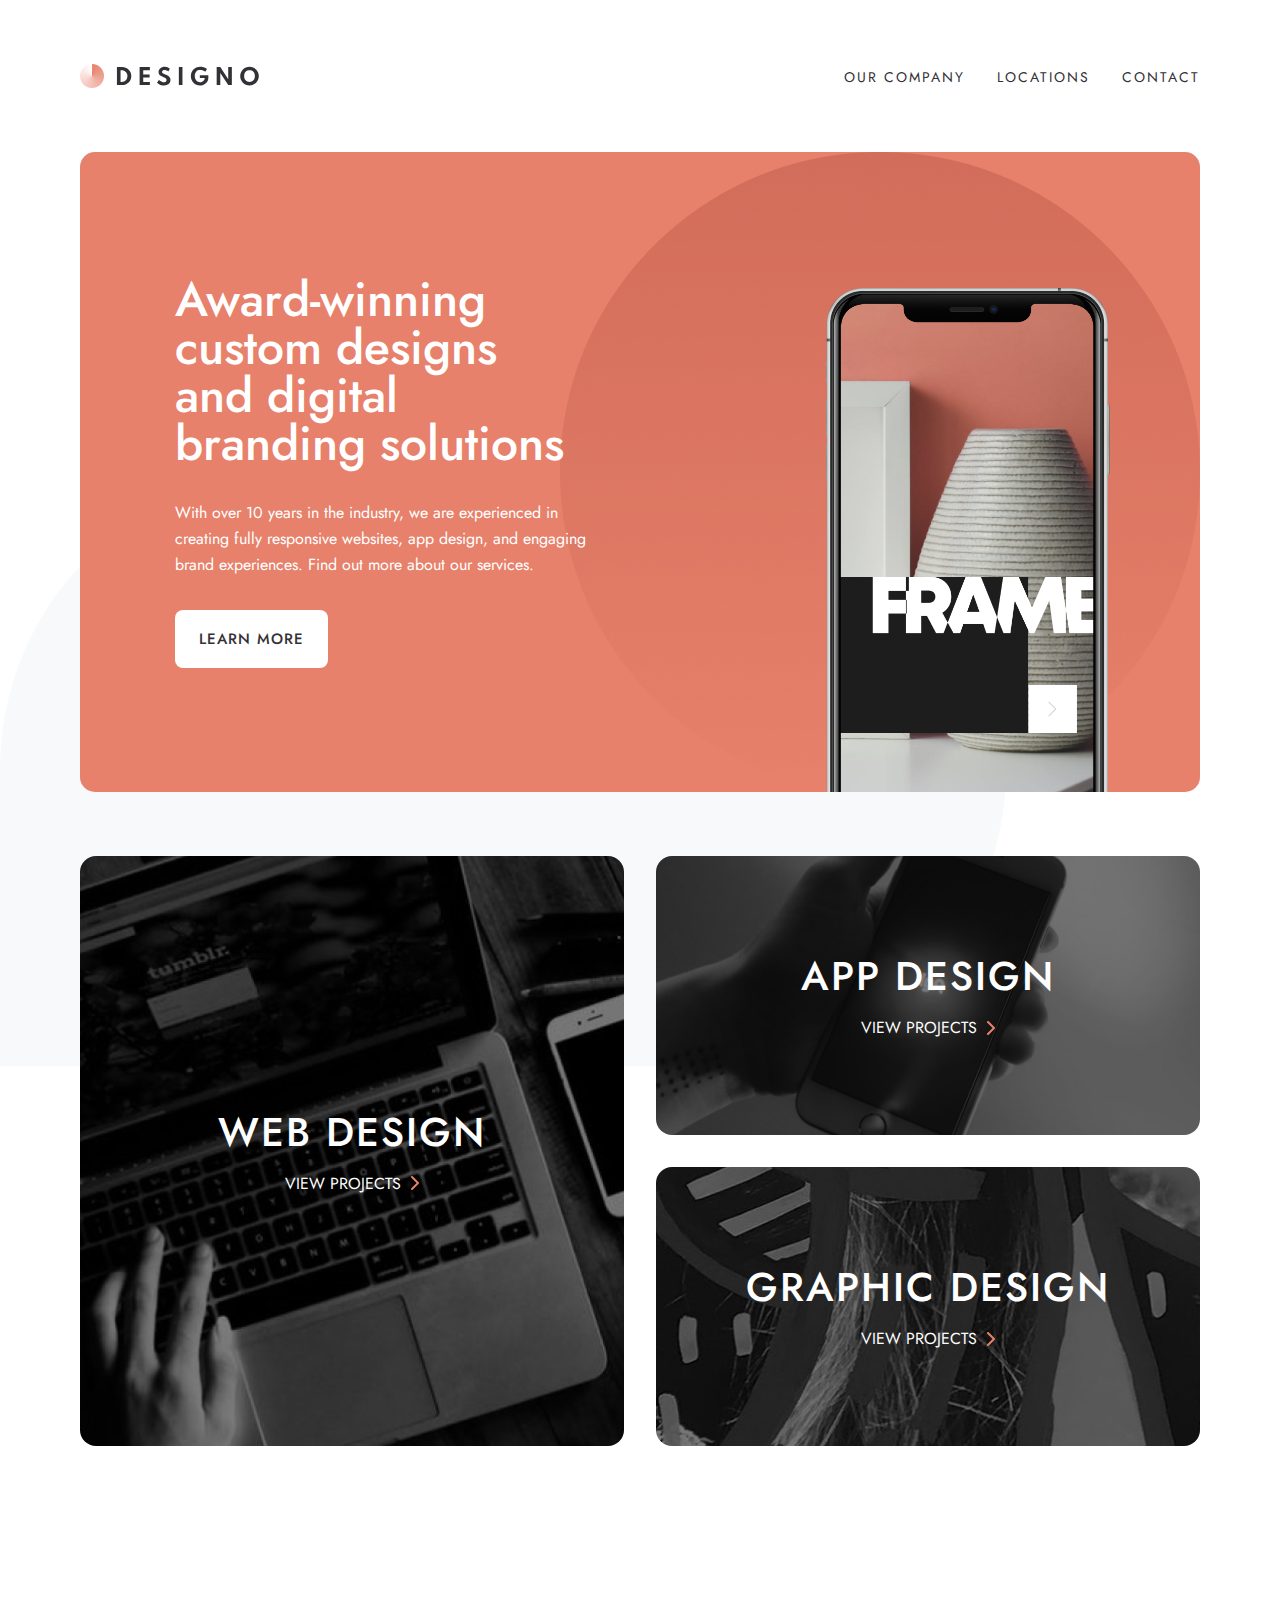
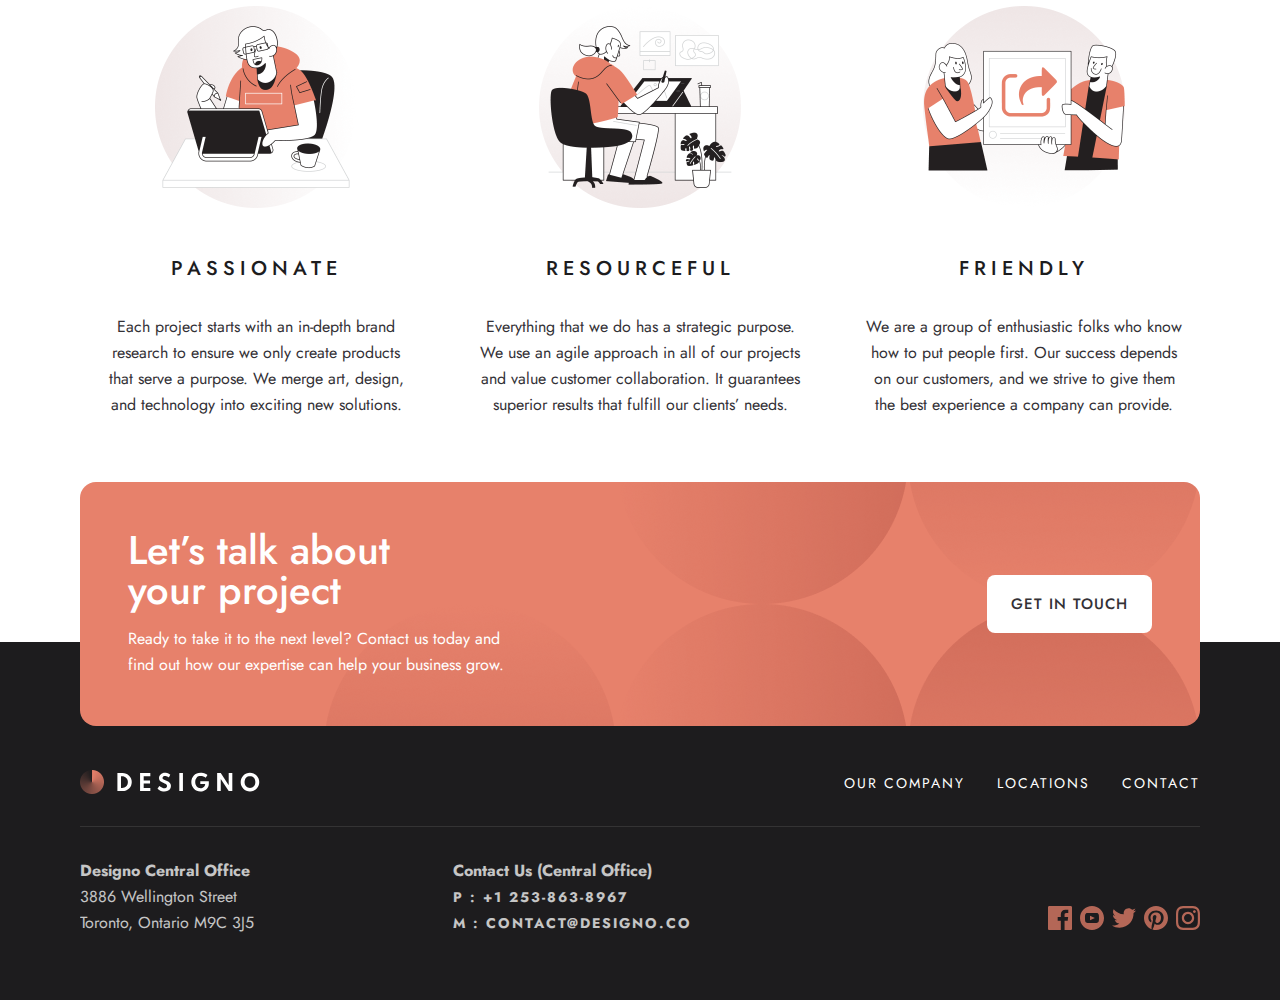
==== commit 5f8e2fd5: "Adding a new product page" ====
--- a/index.html
+++ b/index.html
@@ -8,18 +8,18 @@
   <link rel="preconnect" href="https://fonts.googleapis.com" />
   <link rel="preconnect" href="https://fonts.gstatic.com" crossorigin />
   <link href="https://fonts.googleapis.com/css2?family=Jost:wght@400;500&display=swap" rel="stylesheet" />
-  <link rel="stylesheet" href="./css/styles.css" />
+  <link rel="stylesheet" href="/css/styles.css" />
 </head>
 
 <body>
   <header class="header">
-    <section class="container flex padding-section-medium">
-      <a class="logo" href="#">
-        <img class="logo_oval" src="./assets/Logo/logo-oval-2-x.png" alt="logo company Designo" />
-        <img class="logo_designo" src="./assets/Logo/logo-designo-dark.svg" alt="logo company Designo" />
+    <section class="menu container flex padding-section-medium">
+      <a class="logo" href="/">
+        <img class="logo_oval" src="/assets/Logo/logo-oval-2-x.png" alt="logo company Designo" />
+        <img class="logo_designo" src="/assets/Logo/logo-designo-dark.svg" alt="logo company Designo" />
       </a>
       <nav>
-        <ul class="menu header__menu flex">
+        <ul class="nav_menu flex">
           <li><a href="#">Our company</a></li>
           <li><a href="#">Locations</a></li>
           <li><a href="#">Contact</a></li>
@@ -29,7 +29,7 @@
   </header>
   <main class="main container-bg">
     <section class="container hero flex padding-section-medium">
-      <div class="hero__content">
+      <div class="hero_content">
         <h1>Award-winning custom designs and digital branding solutions</h1>
         <p>
           With over 10 years in the industry, we are experienced in creating
@@ -38,6 +38,9 @@
         </p>
         <a class="button-primary" href="/">Learn More</a>
       </div>
+      <div class="hero_img-wrapper">
+        <img src="/assets/images/Hero/Home mobile phone 01.png" alt="" class="hero-img">
+      </div>
     </section>
 
 
@@ -45,8 +48,8 @@
       <div class="products-wrapper">
         <div class="home_products-card home_products-webdesign">
           <h2 class="h2-is-upper">Web Design</h2>
-          <a>View projects <svg class=" link-arrow" xmlns="http://www.w3.org/2000/svg" height="1em"
-              viewBox="0 0 320 512">
+          <a href="/products/webdesign.html" class="link-arrow">View projects <svg xmlns="http://www.w3.org/2000/svg"
+              height="1em" viewBox="0 0 320 512">
               <!--! Font Awesome Free 6.4.2 by @fontawesome - https://fontawesome.com License - https://fontawesome.com/license (Commercial License) Copyright 2023 Fonticons, Inc. -->
               <path
                 d="M310.6 233.4c12.5 12.5 12.5 32.8 0 45.3l-192 192c-12.5 12.5-32.8 12.5-45.3 0s-12.5-32.8 0-45.3L242.7 256 73.4 86.6c-12.5-12.5-12.5-32.8 0-45.3s32.8-12.5 45.3 0l192 192z" />
@@ -55,7 +58,7 @@
         <div class="home_products-cards-column">
           <div class="home_products-card home_products-appdesign">
             <h2 class="h2-is-upper">App Design</h2>
-            <a>View projects <svg class="link-arrow" xmlns="http://www.w3.org/2000/svg" height="1em"
+            <a href="/" class="link-arrow">View projects <svg xmlns="http://www.w3.org/2000/svg" height="1em"
                 viewBox="0 0 320 512"><!--! Font Awesome Free 6.4.2 by @fontawesome - https://fontawesome.com License - https://fontawesome.com/license (Commercial License) Copyright 2023 Fonticons, Inc. -->
                 <path
                   d="M310.6 233.4c12.5 12.5 12.5 32.8 0 45.3l-192 192c-12.5 12.5-32.8 12.5-45.3 0s-12.5-32.8 0-45.3L242.7 256 73.4 86.6c-12.5-12.5-12.5-32.8 0-45.3s32.8-12.5 45.3 0l192 192z" />
@@ -63,7 +66,7 @@
           </div>
           <div class="home_products-card home_products-graphicdesign">
             <h2 class="h2-is-upper">Graphic Design</h2>
-            <a>View projects <svg class=" link-arrow" xmlns="http://www.w3.org/2000/svg" height="1em"
+            <a href="/" class="link-arrow">View projects <svg xmlns="http://www.w3.org/2000/svg" height="1em"
                 viewBox="0 0 320 512">
                 <!--! Font Awesome Free 6.4.2 by @fontawesome - https://fontawesome.com License - https://fontawesome.com/license (Commercial License) Copyright 2023 Fonticons, Inc. -->
                 <path
@@ -79,22 +82,30 @@
       <div class="home_features-wrapper">
         <div class="home_features-card">
           <img class="home_features-image" src="/assets/images/Features/passionate.png" alt="">
-          <h3>PASSIONATE</h3>
-          <p class="text-color-dark-grey">Each project starts with an in-depth brand research to ensure we only
-            create products that serve a purpose. We merge art, design, and technology into exciting new solutions.</p>
+          <div class="home_features-content">
+            <h3>PASSIONATE</h3>
+            <p class="text-color-dark-grey">Each project starts with an in-depth brand research to ensure we only
+              create products that serve a purpose. We merge art, design, and technology into exciting new solutions.
+            </p>
+          </div>
         </div>
         <div class="home_features-card">
           <img class="home_features-image" src="/assets/images/Features/RESOURCEFUL.png" alt="">
-          <h3>RESOURCEFUL</h3>
-          <p class="text-color-dark-grey">Everything that we do has a strategic purpose. We use an agile approach in
-            all of our projects and value customer collaboration. It guarantees superior results that fulfill our
-            clients’ needs.</p>
+          <div class="home_features-content">
+            <h3>RESOURCEFUL</h3>
+            <p class="text-color-dark-grey">Everything that we do has a strategic purpose. We use an agile approach in
+              all of our projects and value customer collaboration. It guarantees superior results that fulfill our
+              clients’ needs.</p>
+          </div>
         </div>
         <div class="home_features-card">
           <img class="home_features-image" src="/assets/images/Features/FRIENDLY.png" alt="">
-          <h3>FRIENDLY</h3>
-          <p class="text-color-dark-grey"> We are a group of enthusiastic folks who know how to put people first. Our
-            success depends on our customers, and we strive to give them the best experience a company can provide.</p>
+          <div class="home_features-content">
+            <h3>FRIENDLY</h3>
+            <p class="text-color-dark-grey"> We are a group of enthusiastic folks who know how to put people first. Our
+              success depends on our customers, and we strive to give them the best experience a company can provide.
+            </p>
+          </div>
         </div>
       </div>
       </div>
@@ -109,16 +120,20 @@
           grow.</p>
       </div>
       <button class="button-primary">Get in touch</button>
+      <!-- <div class="cta_banner-bg">
+        <div class="cta_banner-bg-row">.cta_banner-oval</div>
+        <div class="cta_banner-bg-row"></div>
+      </div> -->
     </div>
     <div class="container footer_container">
       <div class="footer_content">
         <div class="footer_top-wrapper flex">
-          <a class="logo" href="#">
-            <img class="logo_oval" src="./assets/Logo/logo-oval-2-x.png" alt="logo company Designo" />
-            <img class="logo_designo" src="./assets/Logo/logo-designo-white.svg" alt="logo company Designo" />
+          <a class="logo" href="/">
+            <img class="logo_oval" src="/assets/Logo/logo-oval-2-x.png" alt="logo company Designo" />
+            <img class="logo_designo" src="/assets/Logo/logo-designo-white.svg" alt="logo company Designo" />
           </a>
           <nav>
-            <ul class="menu header__menu flex">
+            <ul class="menu nav_menu flex">
               <li><a href="#">Our company</a></li>
               <li><a href="#">Locations</a></li>
               <li><a href="#">Contact</a></li>
--- a/css/styles.css
+++ b/css/styles.css
@@ -22,12 +22,14 @@
   font-style: normal;
   font-weight: 400;
   text-wrap: balance;
+  color: var(--black);
 }
 
 header,
 main,
 footer {
-  padding: 0 80px;
+  /* padding: 0 80px; */
+  padding: 0 5rem;
 }
 
 ul {
@@ -44,18 +46,26 @@
   .padding-global {
     padding: 1.25rem;
   }
-}
-
-.header {
-  /* background-color: blueviolet; */
-}
-
-.header .container {
-  /* height: 155px; */
+
+  header,
+  main,
+  footer {
+    /* padding: 0 80px; */
+    padding: 0 2.5rem;
+  }
+}
+
+@media screen and (max-width: 400px) {
+
+  header,
+  main,
+  footer {
+    /* padding: 0 80px; */
+    padding: 0 1.25rem;
+  }
 }
 
 .main {
-  /* background-color: aqua; */
   max-width: 1440px;
   margin-left: auto;
   margin-right: auto;
@@ -65,39 +75,77 @@
   background-position: left top 320px, right bottom 74px;
 }
 
-.container-bg {}
-
 
 /* HERO SECTION */
-
 .hero {
   min-height: 640px;
   border-radius: 15px;
   padding-left: 95px;
   padding-right: 95px;
-  background: url(../assets/images/Hero/home-mobile-phone.png),
-    url(../assets/images/hero_bg_circle.png), var(--peach);
+  background: url(../assets/images/hero_bg_circle.png), var(--peach);
   background-repeat: no-repeat;
   background-position: right bottom, right center;
-}
-
-.hero__content {
-  max-width: 540px;
+  position: relative;
+  overflow: hidden;
+}
+
+.hero_content {
+  max-width: 450px;
   color: #fff;
   display: flex;
   flex-direction: column;
   align-items: start;
   gap: 32px;
-  /* padding: 72px 0 32px 0; */
-  /* height: 100%; */
+
+}
+
+.hero_img-wrapper {
+  width: 284px;
+  position: absolute;
+  right: 90px;
+  bottom: -5rem;
+}
+
+.hero-img {
+  width: 100%;
+  height: 100%;
+}
+
+@media screen and (max-width: 1050px) {
+  .hero {
+    text-align: center;
+    background-position: center bottom, right center;
+    display: flex;
+    flex-direction: column;
+    align-items: center;
+    padding-left: 3rem;
+    padding-right: 3rem;
+  }
+
+  .hero_content {
+    align-items: center;
+    max-width: none;
+  }
+
+  .hero_img-wrapper {
+    width: 300px;
+    position: relative;
+    right: auto;
+    left: auto;
+    bottom: -6rem;
+  }
+}
+
+@media screen and (max-width: 500px) {
+  .hero_img-wrapper {
+    width: 90%;
+  }
 }
 
 /* PRODUCTS */
 .products-wrapper {
   display: grid;
-  /* grid-template-columns: 1fr 1fr; */
   grid-template-columns: repeat(auto-fit, minmax(18rem, 1fr));
-
   width: 100%;
   gap: 2rem;
 }
@@ -105,8 +153,6 @@
 .home_products-cards-column {
   display: flex;
   flex-direction: column;
-  /* height: 100%; */
-  /* justify-content: center; */
   gap: 2rem;
 }
 
@@ -123,6 +169,7 @@
   position: relative;
   overflow: hidden;
   gap: 1rem;
+  height: 100%;
 }
 
 .home_products-card h2 {
@@ -142,10 +189,6 @@
   gap: .5rem;
 }
 
-.link-arrow {
-  fill: var(--peach);
-
-}
 
 .home_products-webdesign {
   background: url(/assets/images/products/webdesign.png);
@@ -165,15 +208,22 @@
   background-repeat: no-repeat;
 }
 
+@media screen and (max-width: 800px) {
+  .products-wrapper {
+    display: flex;
+    flex-direction: column;
+  }
+}
+
 /* HOME FEATURES WRAPPER */
-
 .home_features-wrapper {
   display: grid;
-  /* grid-template-columns: 1fr 1fr 1fr; */
-  grid-template-columns: repeat(auto-fit, minmax(22rem, 1fr));
+  grid-template-columns: 1fr 1fr 1fr;
   width: 100%;
   gap: 32px;
   justify-items: center;
+  padding-top: 2rem;
+  padding-bottom: 2rem;
 }
 
 .home_features-card {
@@ -183,35 +233,64 @@
   justify-content: center;
   text-align: center;
   max-width: 22rem;
-
+  gap: 48px;
+}
+
+.home_features-content {
+  display: flex;
+  flex-direction: column;
+  gap: 32px;
 }
 
 .home_features-card img {
   width: 202px;
   height: 202px;
   object-fit: scale-down;
-  padding-bottom: 48px;
-}
-
-.home_features-card h3 {
-  padding-bottom: 32px;
+}
+
+@media screen and (max-width: 800px) {
+  .home_features-wrapper {
+    display: flex;
+    flex-direction: column;
+  }
+
+  .home_features-card {
+    flex-direction: row;
+    gap: 48px;
+    max-width: none;
+    align-items: center;
+    text-align: left;
+  }
+
+  .home_features-content {
+    gap: 1rem;
+  }
+}
+
+@media screen and (max-width: 600px) {
+  .home_features-wrapper {
+    display: flex;
+    flex-direction: column;
+    gap: 48px;
+  }
+
+  .home_features-card {
+    flex-direction: column;
+    align-items: center;
+    text-align: center;
+  }
 }
 
 /* FOOTER */
-
 .footer {
   background-color: var(--black);
   color: var(--white);
-  /* padding-bottom: 72px; */
   position: relative;
   margin-top: 8rem;
   padding: 6rem 80px 4rem 80px;
 }
 
-.footer_container {}
-
 .cta_banner {
-  background-color: var(--peach);
   padding: 3rem;
   border-radius: 1rem;
   position: absolute;
@@ -222,13 +301,17 @@
   /* Formula to position from left */
   right: calc((100vw - 1280px) / 2);
   /* Formula to position from right */
+  gap: 1rem;
+  background: url(/assets/images/cta-bg.png), var(--peach);
+  background-position: right center;
+  background-repeat: no-repeat;
 }
 
 .cta_banner-content {
   max-width: 24rem;
   display: flex;
   flex-direction: column;
-  gap: 2rem;
+  gap: 1rem;
 }
 
 .footer a {
@@ -255,7 +338,6 @@
 }
 
 .footer_bottom-column {
-  /* opacity: .5; */
   font-size: 16px;
   line-height: 26px;
   /* 162.5% */
@@ -276,4 +358,55 @@
   gap: .5rem;
   margin-top: auto;
   margin-left: auto;
+}
+
+@media screen and (max-width: 800px) {
+  .cta_banner {
+    display: flex;
+    flex-direction: column;
+    align-content: center;
+    text-align: center;
+    padding: 2rem 1.25rem;
+    background-size: cover;
+  }
+
+  .footer {
+    padding-top: 12rem;
+  }
+
+  .footer_top-wrapper {
+    display: flex;
+    flex-direction: column;
+    gap: 32px;
+  }
+
+  .footer_bottom-wrapper {
+    display: flex;
+    flex-direction: column;
+    gap: 40px;
+  }
+
+  .footer_content,
+  .footer_top-wrapper,
+  .footer_bottom-wrapper,
+  .footer_bottom-column {
+    display: flex;
+    flex-direction: column;
+    align-items: center;
+  }
+
+  .footer_icons {
+    display: flex;
+    flex-direction: row;
+    align-items: center;
+    margin-top: 0;
+    margin-left: 0;
+    text-align: center;
+
+  }
+
+  .footer_content .nav_menu {
+    display: flex;
+    flex-direction: column;
+  }
 }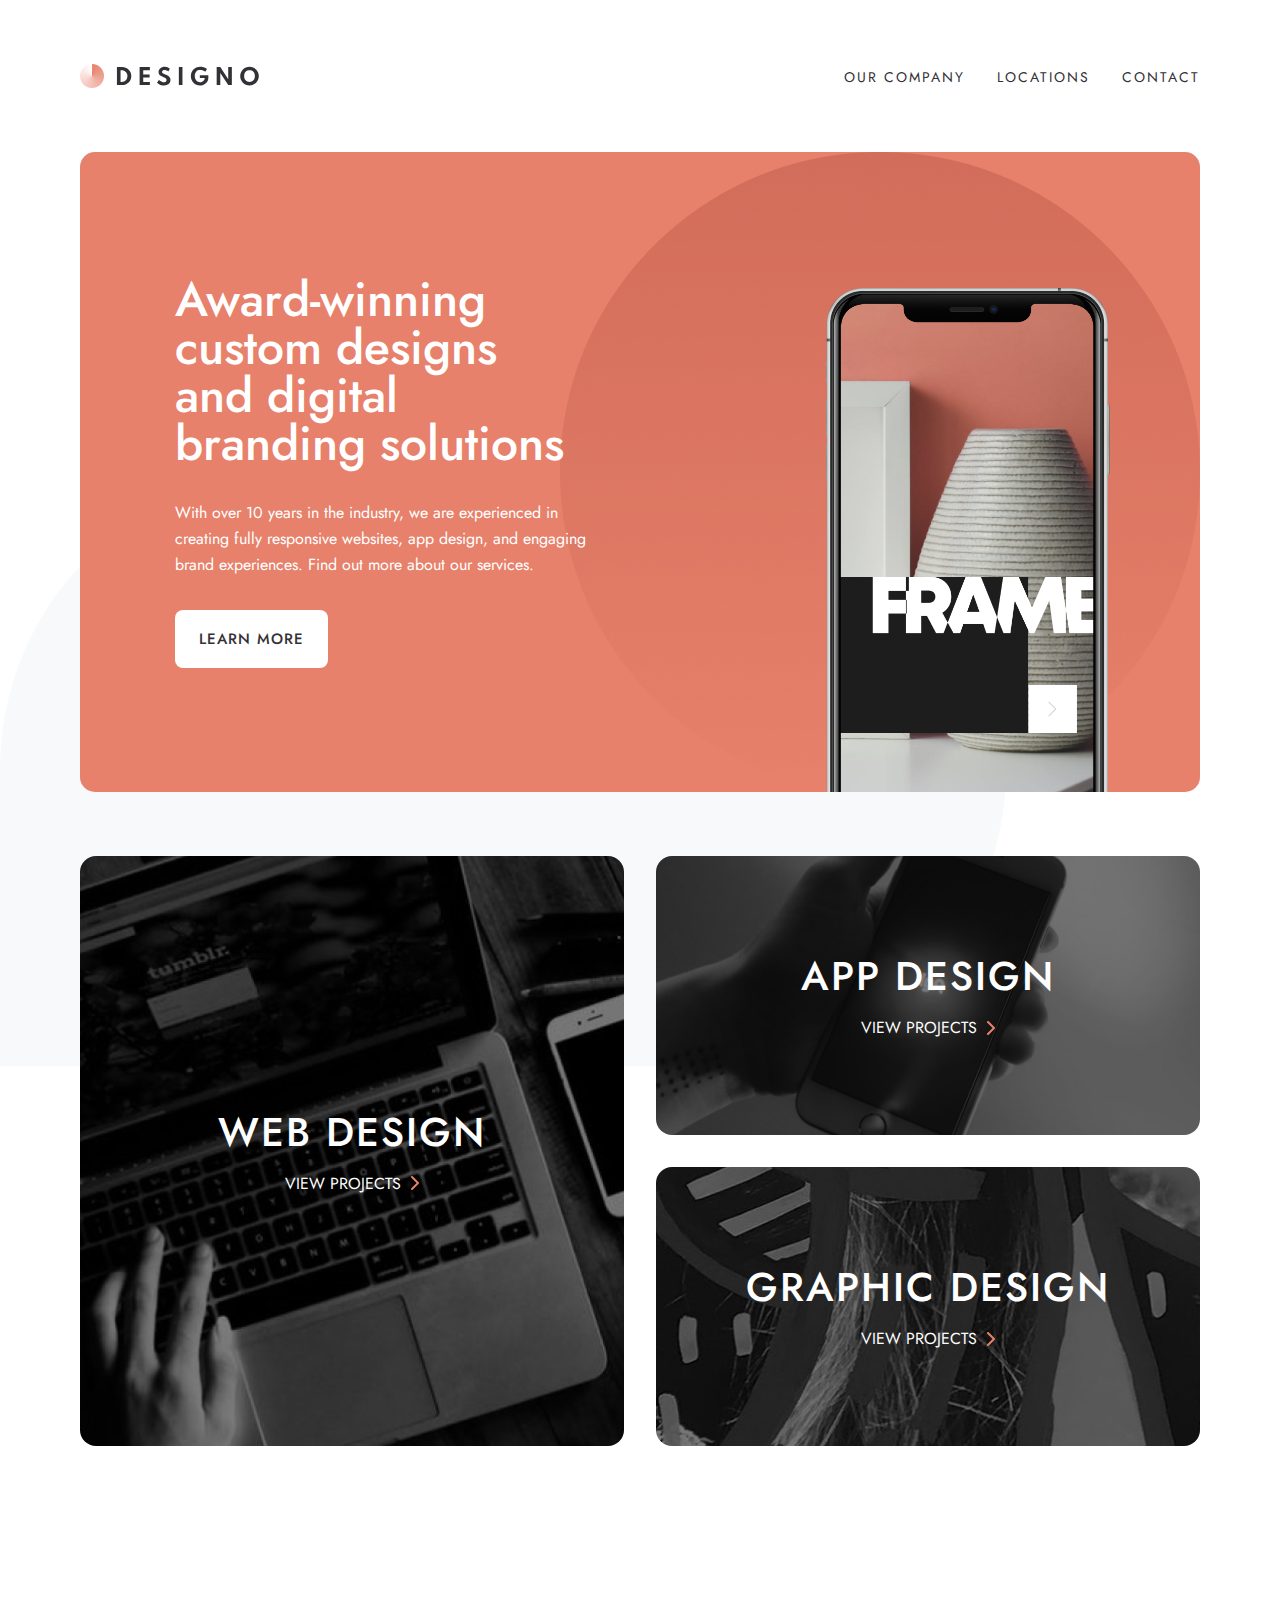
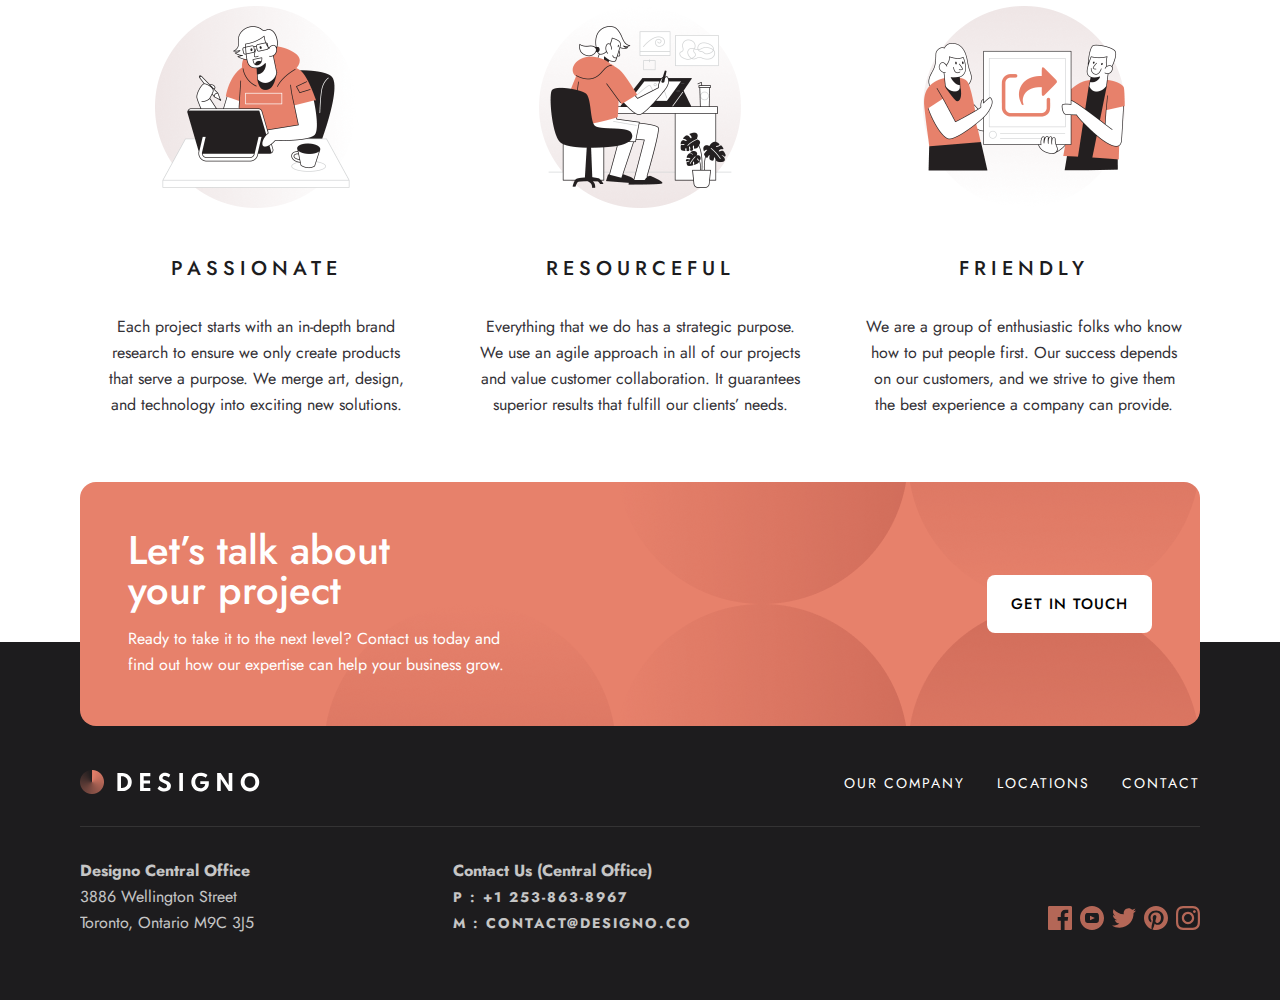
==== commit 24d7b425: "Small css fix, adding links" ====
--- a/index.html
+++ b/index.html
@@ -20,9 +20,9 @@
       </a>
       <nav>
         <ul class="nav_menu flex">
-          <li><a href="#">Our company</a></li>
-          <li><a href="#">Locations</a></li>
-          <li><a href="#">Contact</a></li>
+          <li><a href="/about.html">Our company</a></li>
+          <li><a href="/locations.html">Locations</a></li>
+          <li><a href="/contact.html">Contact</a></li>
         </ul>
       </nav>
     </section>
@@ -48,7 +48,7 @@
       <div class="products-wrapper">
         <div class="home_products-card home_products-webdesign">
           <h2 class="h2-is-upper">Web Design</h2>
-          <a href="/products/webdesign.html" class="link-arrow">View projects <svg xmlns="http://www.w3.org/2000/svg"
+          <a href="/products/web-design.html" class="link-arrow">View projects <svg xmlns="http://www.w3.org/2000/svg"
               height="1em" viewBox="0 0 320 512">
               <!--! Font Awesome Free 6.4.2 by @fontawesome - https://fontawesome.com License - https://fontawesome.com/license (Commercial License) Copyright 2023 Fonticons, Inc. -->
               <path
@@ -58,7 +58,8 @@
         <div class="home_products-cards-column">
           <div class="home_products-card home_products-appdesign">
             <h2 class="h2-is-upper">App Design</h2>
-            <a href="/" class="link-arrow">View projects <svg xmlns="http://www.w3.org/2000/svg" height="1em"
+            <a href="/products/app-design.html" class="link-arrow">View projects <svg xmlns="http://www.w3.org/2000/svg"
+                height="1em"
                 viewBox="0 0 320 512"><!--! Font Awesome Free 6.4.2 by @fontawesome - https://fontawesome.com License - https://fontawesome.com/license (Commercial License) Copyright 2023 Fonticons, Inc. -->
                 <path
                   d="M310.6 233.4c12.5 12.5 12.5 32.8 0 45.3l-192 192c-12.5 12.5-32.8 12.5-45.3 0s-12.5-32.8 0-45.3L242.7 256 73.4 86.6c-12.5-12.5-12.5-32.8 0-45.3s32.8-12.5 45.3 0l192 192z" />
@@ -66,8 +67,8 @@
           </div>
           <div class="home_products-card home_products-graphicdesign">
             <h2 class="h2-is-upper">Graphic Design</h2>
-            <a href="/" class="link-arrow">View projects <svg xmlns="http://www.w3.org/2000/svg" height="1em"
-                viewBox="0 0 320 512">
+            <a href="/products/graphic-design.html" class="link-arrow">View projects <svg
+                xmlns="http://www.w3.org/2000/svg" height="1em" viewBox="0 0 320 512">
                 <!--! Font Awesome Free 6.4.2 by @fontawesome - https://fontawesome.com License - https://fontawesome.com/license (Commercial License) Copyright 2023 Fonticons, Inc. -->
                 <path
                   d="M310.6 233.4c12.5 12.5 12.5 32.8 0 45.3l-192 192c-12.5 12.5-32.8 12.5-45.3 0s-12.5-32.8 0-45.3L242.7 256 73.4 86.6c-12.5-12.5-12.5-32.8 0-45.3s32.8-12.5 45.3 0l192 192z" />
@@ -79,28 +80,28 @@
 
 
     <section class="container flex padding-section-medium">
-      <div class="home_features-wrapper">
-        <div class="home_features-card">
-          <img class="home_features-image" src="/assets/images/Features/passionate.png" alt="">
-          <div class="home_features-content">
+      <div class="features-wrapper">
+        <div class="features-card">
+          <img class="features-image" src="/assets/images/Features/passionate.png" alt="">
+          <div class="features-content">
             <h3>PASSIONATE</h3>
             <p class="text-color-dark-grey">Each project starts with an in-depth brand research to ensure we only
               create products that serve a purpose. We merge art, design, and technology into exciting new solutions.
             </p>
           </div>
         </div>
-        <div class="home_features-card">
-          <img class="home_features-image" src="/assets/images/Features/RESOURCEFUL.png" alt="">
-          <div class="home_features-content">
+        <div class="features-card">
+          <img class="features-image" src="/assets/images/Features/RESOURCEFUL.png" alt="">
+          <div class="features-content">
             <h3>RESOURCEFUL</h3>
             <p class="text-color-dark-grey">Everything that we do has a strategic purpose. We use an agile approach in
               all of our projects and value customer collaboration. It guarantees superior results that fulfill our
               clients’ needs.</p>
           </div>
         </div>
-        <div class="home_features-card">
-          <img class="home_features-image" src="/assets/images/Features/FRIENDLY.png" alt="">
-          <div class="home_features-content">
+        <div class="features-card">
+          <img class="features-image" src="/assets/images/Features/FRIENDLY.png" alt="">
+          <div class="features-content">
             <h3>FRIENDLY</h3>
             <p class="text-color-dark-grey"> We are a group of enthusiastic folks who know how to put people first. Our
               success depends on our customers, and we strive to give them the best experience a company can provide.
@@ -119,7 +120,7 @@
         <p>Ready to take it to the next level? Contact us today and find out how our expertise can help your business
           grow.</p>
       </div>
-      <button class="button-primary">Get in touch</button>
+      <a class="button-primary" href="/contact.html">Get in touch</a>
       <!-- <div class="cta_banner-bg">
         <div class="cta_banner-bg-row">.cta_banner-oval</div>
         <div class="cta_banner-bg-row"></div>
@@ -134,9 +135,9 @@
           </a>
           <nav>
             <ul class="menu nav_menu flex">
-              <li><a href="#">Our company</a></li>
-              <li><a href="#">Locations</a></li>
-              <li><a href="#">Contact</a></li>
+              <li><a href="/about.html">Our company</a></li>
+              <li><a href="/locations.html">Locations</a></li>
+              <li><a href="/contact.html">Contact</a></li>
             </ul>
           </nav>
         </div>
--- a/css/styles.css
+++ b/css/styles.css
@@ -2,6 +2,7 @@
 @import url(/css/menu.css);
 @import url(/css/typography.css);
 @import url(/css/main.css);
+@import url(/css/cards.css);
 
 :root {
   --peach: #E7816B;
@@ -212,72 +213,6 @@
   .products-wrapper {
     display: flex;
     flex-direction: column;
-  }
-}
-
-/* HOME FEATURES WRAPPER */
-.home_features-wrapper {
-  display: grid;
-  grid-template-columns: 1fr 1fr 1fr;
-  width: 100%;
-  gap: 32px;
-  justify-items: center;
-  padding-top: 2rem;
-  padding-bottom: 2rem;
-}
-
-.home_features-card {
-  display: flex;
-  flex-direction: column;
-  align-items: center;
-  justify-content: center;
-  text-align: center;
-  max-width: 22rem;
-  gap: 48px;
-}
-
-.home_features-content {
-  display: flex;
-  flex-direction: column;
-  gap: 32px;
-}
-
-.home_features-card img {
-  width: 202px;
-  height: 202px;
-  object-fit: scale-down;
-}
-
-@media screen and (max-width: 800px) {
-  .home_features-wrapper {
-    display: flex;
-    flex-direction: column;
-  }
-
-  .home_features-card {
-    flex-direction: row;
-    gap: 48px;
-    max-width: none;
-    align-items: center;
-    text-align: left;
-  }
-
-  .home_features-content {
-    gap: 1rem;
-  }
-}
-
-@media screen and (max-width: 600px) {
-  .home_features-wrapper {
-    display: flex;
-    flex-direction: column;
-    gap: 48px;
-  }
-
-  .home_features-card {
-    flex-direction: column;
-    align-items: center;
-    text-align: center;
   }
 }
 
@@ -318,6 +253,10 @@
   color: var(--white);
 }
 
+.cta_banner a {
+  color: initial;
+}
+
 .footer_top-wrapper {
   padding-top: 2rem;
   padding-bottom: 2rem;
@@ -368,10 +307,13 @@
     text-align: center;
     padding: 2rem 1.25rem;
     background-size: cover;
+    width: calc(100% - 60px);
   }
 
   .footer {
     padding-top: 12rem;
+    padding-left: 2.5rem;
+    padding-right: 2.5rem;
   }
 
   .footer_top-wrapper {
@@ -409,4 +351,126 @@
     display: flex;
     flex-direction: column;
   }
+}
+
+/* About Page */
+.card-large.is-peach {
+  min-height: 500px;
+
+  background: url(../assets/images/hero_bg_circle.png), var(--peach);
+  background-repeat: no-repeat;
+  background-position: left bottom, right center;
+
+  color: var(--white);
+  padding: auto;
+}
+
+
+/* Contact */
+.form-wrapper {
+  display: flex;
+  flex-direction: column;
+  align-items: stretch;
+  justify-content: center;
+  gap: 1rem;
+  margin-top: -2rem;
+  width: 100%;
+}
+
+input,
+textarea {
+  background-color: transparent;
+  border: none;
+  border-bottom: 1px solid var(--white);
+  padding: 12px 1rem;
+  color: var(--white);
+  text-transform: capitalize;
+}
+
+input::placeholder,
+textarea::placeholder {
+  color: var(--white);
+  opacity: .5;
+}
+
+.form_button {
+  margin-left: auto;
+}
+
+/* LOCATIONS */
+.locations-wrapper {
+  display: flex;
+  flex-direction: column;
+  gap: 2rem;
+}
+
+.locations-row {
+  display: grid;
+  grid-template-columns: 2fr 1fr;
+  gap: 2rem;
+}
+
+.locations-row.is-even {
+  grid-template-columns: 1fr 2fr;
+}
+
+.locations-card {
+  background: #FDF3F0;
+  height: 100%;
+  width: 100%;
+  border-radius: 1rem;
+}
+
+.locations-card.is-content {
+  padding: 95px;
+}
+
+.locations-card.is-map {
+  border-radius: 1rem;
+  overflow: hidden;
+  width: 100%;
+  height: 100%;
+}
+
+.locations-card.is-map img {
+  width: 100%;
+  height: 100%;
+}
+
+.locations-card-content-row {
+  display: flex;
+  flex-direction: row;
+  column-gap: 4rem;
+  row-gap: 1rem;
+  flex-wrap: wrap;
+}
+
+.locations-card-content-row:first-child {
+  margin-bottom: 2rem;
+}
+
+.locations-card-content-list li:first-child {
+  font-weight: 700;
+}
+
+@media screen and (max-width: 1100px) {
+  .locations-row {
+    background-color: red;
+    display: flex;
+    flex-direction: column-reverse;
+  }
+
+  .locations-row.is-even {
+    flex-direction: column;
+  }
+
+  .locations-card.is-content {
+    padding: 75px;
+  }
+
+  .locations-card.is-map {
+    aspect-ratio: 16/9;
+    object-fit: fill;
+    object-position: center center;
+  }
 }